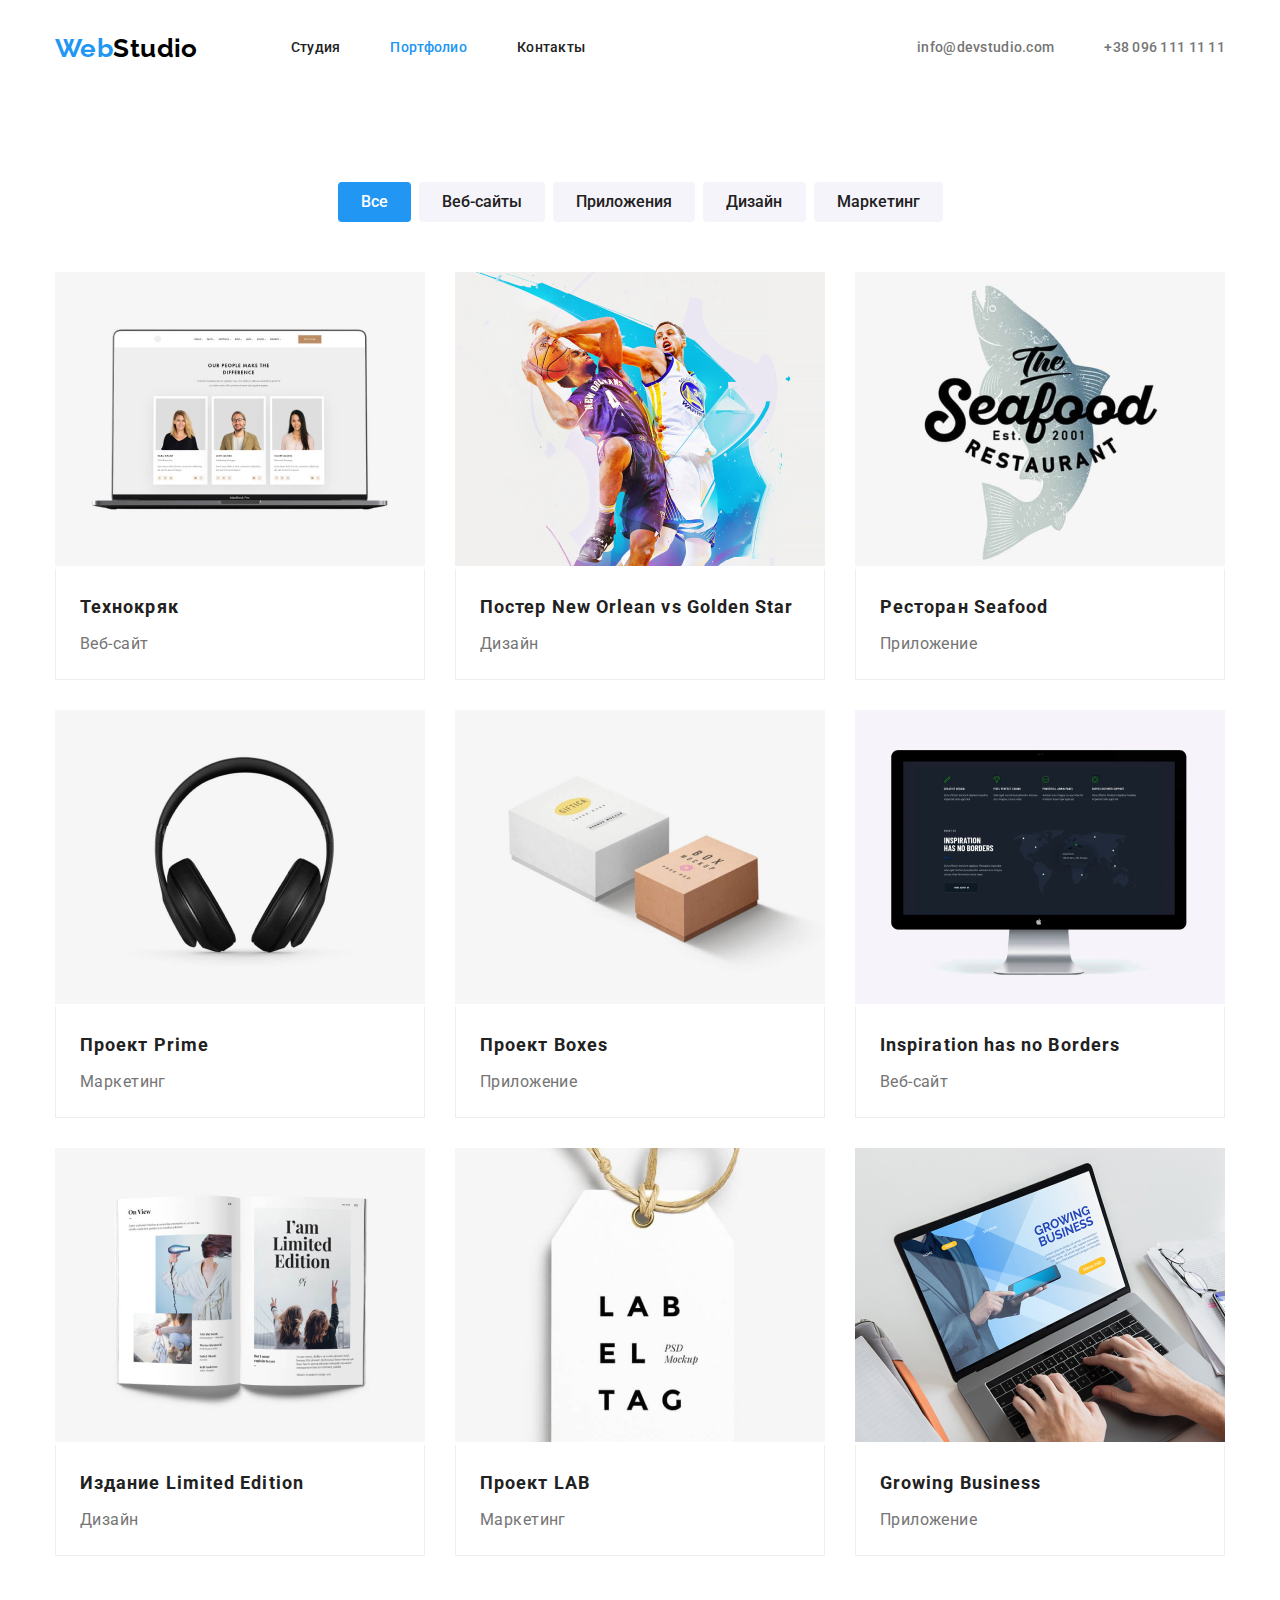
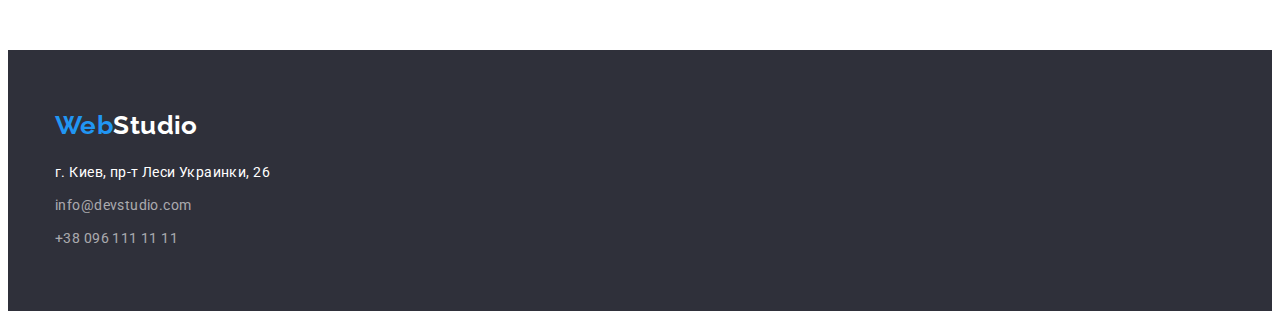
==== portfolio.html @ 8a618e7c "Створює 04" ====
<!DOCTYPE html>
<html lang="ru">
<head>
    <meta charset="UTF-8">
    <meta http-equiv="X-UA-Compatible" content="IE=edge">
    <meta name="viewport" content="width=device-width, initial-scale=1.0">
    <meta name="description" content="Работы нашей веб-студии">
    <title>Портфолио</title>
    <link rel="preconnect" href="https://fonts.googleapis.com">
    <link rel="preconnect" href="https://fonts.gstatic.com" crossorigin>
    <link href="https://fonts.googleapis.com/css2?family=Raleway:wght@700&family=Roboto:wght@400;500;700;900&display=swap"
        rel="stylesheet">
    <link rel="stylesheet" href="https://cdnjs.cloudflare.com/ajax/libs/modern-normalize/1.1.0/modern-normalize.min.css"
        integrity="sha512-wpPYUAdjBVSE4KJnH1VR1HeZfpl1ub8YT/NKx4PuQ5NmX2tKuGu6U/JRp5y+Y8XG2tV+wKQpNHVUX03MfMFn9Q=="
        crossorigin="anonymous" referrerpolicy="no-referrer" />
    <link rel="stylesheet" href="./css/styles.css">
</head>

<body>
    <!--header-->
    <header class="page-header">
        <!-- Nav -->
        <div class="container main-nav">
            <nav class="main-nav">
                <a href="./index.html" class="logo">Web<span class="accent">Studio</span></a>
                <ul class="site list">
                    <li class="nav-item"><a href="./index.html" class="nav-link">Студия</a></li>
                    <li class="nav-item"><a href="" class="nav-link current">Портфолио</a></li>
                    <li class="nav-item"><a href="" class="nav-link">Контакты</a></li>
                </ul>
            </nav>
            <ul class="contact list">
                <li class="contact-item"><a href="mailto:info@devstudio.com" class="contact-link">info@devstudio.com</a>
                </li>
                <li class="contact-item"><a href="tel:+380961111111" class="contact-link">+38 096 111 11 11</a></li>
            </ul>
        </div>
    </header>
    <!--main-->
    <main>
        <section class="section projects">
           <div class="container">
            <h1 class="visually-hidden">Hаши проекты</h1>
            <!--filter-->
            <ul class="project-filter list">
                <li class="button-item">
                    <button class="primary-button" type="button">Все</button>
                </li>
                <li class="button-item">
                    <button class="secondary-button" type="button">Веб-сайты</button>
                </li>
                <li class="button-item">
                    <button class="secondary-button" type="button">Приложения</button>
                </li>
                <li class="button-item">
                    <button class="secondary-button" type="button">Дизайн</button>
                </li>
                <li class="button-item">
                    <button class="secondary-button" type="button">Маркетинг</button>
                </li>
            </ul>
            <!--our projects-->
            <ul class="project list">
                <li class="project-item">
                    <img src="./image/project1.jpg" alt="project1" width="370" height="294">
                    <div class="project-content">
                        <h2 class="project-name">Технокряк</h2>
                        <p class="project-position">Веб-сайт</p>
                    </div>
                </li>
                <li class="project-item">
                    <img src="./image/project2.jpg" alt="project2" width="370" height="294">
                    <div class="project-content">
                        <h2 class="project-name">Постер New Orlean vs Golden Star</h2>
                        <p class="project-position">Дизайн</p>
                    </div>
                </li>
                <li class="project-item">
                    <img src="./image/project3.jpg" alt="project3" width="370" height="294">
                    <div class="project-content">
                        <h2 class="project-name">Ресторан Seafood</h2>
                        <p class="project-position">Приложение</p>
                    </div>
                </li>
                <li class="project-item">
                    <img src="./image/project4.jpg" alt="project4" width="370" height="294">
                    <div class="project-content">
                        <h2 class="project-name">Проект Prime</h2>
                        <p class="project-position">Маркетинг</p>
                    </div>
                </li>
                <li class="project-item">
                    <img src="./image/project5.jpg" alt="project5" width="370" height="294">
                    <div class="project-content">
                        <h2 class="project-name">Проект Boxes</h2>
                        <p class="project-position">Приложение</p>
                    </div>
                </li>
                <li class="project-item">
                    <img src="./image/project6.jpg" alt="project6" width="370" height="294">
                    <div class="project-content">
                        <h2 class="project-name">Inspiration has no Borders</h2>
                        <p class="project-position">Веб-сайт</p>
                    </div>
                </li>
                <li class="project-item">
                    <img src="./image/project7.jpg" alt="project7" width="370" height="294">
                    <div class="project-content">
                        <h2 class="project-name">Издание Limited Edition</h2>
                        <p class="project-position">Дизайн</p>
                    </div>
                </li>
                <li class="project-item">
                    <img src="./image/project8.jpg" alt="project8" width="370" height="294">
                    <div class="project-content">
                        <h2 class="project-name">Проект LAB</h2>
                        <p class="project-position">Маркетинг</p>
                    </div>
                </li>
                <li class="project-item">
                    <img src="./image/project9.jpg" alt="project9" width="370" height="294">
                    <div class="project-content">
                        <h2 class="project-name">Growing Business</h2>
                        <p class="project-position">Приложение</p>
                    </div>
                </li>
            </ul>
           </div>
        </section>
    </main>
    <!--footer-->
    <footer class="footer">
        <div class="container">
            <a href="./index.html" class="logo">Web<span class="accent current">Studio</span></a>
            <address class="address-info">
                <ul class="address list">
                    <li class="address-item"><a href="https://goo.gl/maps/piqngm7oDQpEDh6u6" class="address-link"
                            target="_blank" rel="noopener nofollow noreferrer">г. Киев, пр-т Леси Украинки, 26</a></li>
                    <li class="address-item"><a href="mailto:info@devstudio.com"
                            class="address-link current">info@devstudio.com</a></li>
                    <li class="address-item"><a href="tel:+380961111111" class="address-link current">+38 096 111 11 11</a>
                    </li>
                </ul>
            </address>
        </div>
    </footer>
</body>

</html>
---- css/styles.css ----
/* цвет основного текста #757575 */
/* вторичный цвет #212121*/
/* акцент #2196F3 */

/* белый #FFFFFF */
/* белый вторичный rgba(255, 255, 255, 0.6) */

/* первичный шрифт Roboto 400 500 700 900 */
/* вторичный шрифт Raleway 700*/


:root {
    --primari-text-color: #757575;
    --title-text-color: #212121;
    --accent-color: #2196F3;
    --primary-white-color: #FFFFFF;
    --secondary-white-color: rgba(255, 255, 255, 0.6);
}

body {
    background-color: var(--primary-white-color);
    color: var(--primari-text-color);

    font-family: Roboto, sans-serif;
    font-size: 14px;
    letter-spacing: 0.03em;
}

html {
    box-sizing: border-box;
}

*,
*::after,
*::before {
    box-sizing: inherit;
}

/* Утилиты */

.list {
    margin: 0;
    padding: 0;
    list-style: none;
}

.visually-hidden {
    position: absolute;
    width: 1px;
    height: 1px;
    margin: -1px;
    border: 0;
    padding: 0;
    white-space: nowrap;
    clip-path: inset(100%);
    clip: rect(0 0 0 0);
    overflow: hidden;
}

.container {
    margin-left: auto;
    margin-right: auto;
    width: 1200px;
    padding-left: 15px;
    padding-right: 15px;
    /* outline: 1px solid red;  */
}

.img {
    display: block;
    max-width: 100%;
    height: auto;
}
        


/* Header */

/* Logo */

.logo {
    color: var(--accent-color);
    font-family: Raleway, sans-serif;
    
    font-weight: 700;
    font-size: 26px;
    line-height: 1.19;
    text-decoration: none;
}

.accent {
    color: #000000;
}

.accent.current {
    color: var(--primary-white-color); 
}

/* Nav, contact */
 
.main-nav {
    display: flex;
    align-items: center;
}

.site.list {
    display: flex;   
    margin-left: 93px;
}

.contact.list {
    display: flex;
    margin-left: auto;
}


.site.list .nav-link,
.contact.list .contact-link {
    display: block;
    padding-top: 32px;
    padding-bottom: 32px;
}

.site.list .nav-item + .nav-item,
.contact.list .contact-item + .contact-item {
    margin-left: 50px;
}
/* .site.list .nav-item:not(:last-child) {
    margin-right: 50px;
} */

.nav-link,
.contact-link {
    color: var(--title-text-color);
    
    font-weight: 500;
    line-height: 1.14;
    letter-spacing: 0.02em;
    text-decoration: none;
}

.contact-link {
    color: var(--primari-text-color);
}

.nav-link:hover, 
.contact-link:hover, 
.nav-link:focus, 
.contact-link:focus  {
    color: var(--accent-color);
}

.nav-link.current {
    color: var(--accent-color);
}


/* Стили для index.html */
/* Hero */

.hero {
    padding: 200px 0;
    background-color: #2F303A;
}

.hero-title {
    margin-top: 0;
    margin-bottom: 30px;
    margin-left: auto;
    margin-right: auto;
    width: 696px;
    text-align: center;

    color: var(--primary-white-color);
   
    font-weight: 900;
    font-size: 44px;
    line-height: 1.36;
    
    letter-spacing: 0.06em;
    text-transform: uppercase;
}

.hero-button {
    margin-left: auto;
    margin-right: auto;
    border-radius: 4px;
    padding: 10px 32px;
    border: 1px solid transparent;

    background-color: var(--accent-color);
    color: var(--primary-white-color);
    font-family: inherit;
    cursor: pointer;

    font-weight: 700;
    font-size: 16px;
    line-height: 1.88;
    display: flex;
    align-items: center;
    letter-spacing: 0.06em;
}

/* Sections */

.section {
    padding-top: 94px;
    padding-bottom: 94px;
}

.section-title {
    margin-top: 0;
    margin-bottom: 50px;
    color: var(--title-text-color);

    font-weight: 700;
    font-size: 36px;
    line-height: 1.17;
    text-align: center;
}

/* Features */

.feature {
    display: flex;
}

.feature-item {
    width: calc((100% - 3 * 30px) / 4);
    margin-right: 30px;
}

.feature-item:last-child {
    margin-right: 0;
}

.feature-title {
    margin: 0;
    margin-bottom: 10px;
        
    color: var(--title-text-color);
    
    font-size: 14px;
    line-height:1.14;
    text-transform: uppercase;
}

.feature-text {
    margin-top: 0;
    margin-bottom: 0;

    font-weight: 400;
    line-height: 1.71;
}

/* Our work */

.works {
    padding-top: 0;
}

.work {
    display: flex;
    padding-top: 0;
}

.work-item {
    width: 370px;
    margin-right: 30px;
}

.work-item:nth-child(3n) {
    margin-right: 0;
}

/* Our team */

.teams {
    background-color: #F5F4FA;
}

.team {
    display: flex;

}

.team-item {
    width:calc((100% - 3 * 30px) / 4);
    margin-right: 30px;
}

.team-item:nth-child(4n) {
    margin-right: 0;
}

.card {
    background-color: var(--primary-white-color);
}

.card-content {
    box-shadow: 0px 1px 3px rgba(0, 0, 0, 0.12), 0px 1px 1px rgba(0, 0, 0, 0.14), 0px 2px 1px rgba(0, 0, 0, 0.2);
    border-radius: 0px 0px 4px 4px;
    padding-top: 30px;
    padding-bottom: 30px;
}

.team-name {
    margin-top: 0;
    margin-bottom: 10px;

    color: var(--title-text-color);

    font-weight: 500;
    font-size: 16px;
    line-height: 1.19;
    text-align: center;
}

.team-description {
    margin-top: 0;
    margin-bottom: 0;

    font-size: 16px;
    line-height: 1.19;
    text-align: center;
}

/* Стили для portfolio.html */
/* Our projects */

/* Button projects */

.project-filter {
    display: flex;
    justify-content: center;
    margin-bottom: 50px;
}

.button-item {
    margin-left: 8px;
}

.button-item:first-child {
    margin-left: 0;
}

.primary-button {
    border-radius: 4px;
    padding: 6px 22px;
    min-width: 73px;
    border: 1px solid transparent;

    background-color: var(--accent-color);
    color: var(--primary-white-color);
    font-family: inherit;
    cursor: pointer;
        
    font-weight: 500;
    font-size: 16px;
    line-height: 1.62;
    text-align: center;
}

.secondary-button {
    border-radius: 4px;
    padding: 6px 22px;
    min-width: 103px;
    border: 1px solid transparent;
    
    background-color: #F5F4FA;
    color: var(--title-text-color);
    font-family: inherit;
    cursor: pointer;
        
    font-weight: 500;
    font-size: 16px;
    line-height: 1.62;
    text-align: center;
}

.secondary-button:hover,
.secondary-button:focus {
    background-color: var(--accent-color);
    color: var(--primary-white-color);
}

/* Projects */

.project {
    display: flex;
    flex-wrap: wrap;

    background-color: var(--primary-white-color);
}

/* calc((100% - кол-во маржинов в строке * значение маржина) / кол-во элементов в строке) */
.project-item {
    width: calc((100% - 2 * 30px) / 3);
    margin-right: 30px;
    margin-bottom: 30px;
}
/* Альтернатива */
/* .project-item {
    width: 370px;
    margin-right: 30px;
    margin-bottom: 30px;
} */

.project-item:nth-child(3n) {
    margin-right: 0;
}

.project-item:nth-last-child(-n + 3) {
    margin-bottom: 0;
}

/* Альтернатива */
/* .project-item:not(:nth-child(3)) {
    margin-right: 30px;
}
или
.project-item:not(:nth-last-child(-n + 3)) {
    margin-right: 30px;
} */

.project-content {
    border: 1px solid #EEEEEE;
    border-top: transparent;
    padding: 20px 24px;
}

.project-name {
    margin-top: 0;
    margin-bottom: 4px;

    color: var(--title-text-color);
    font-size: 18px;
    line-height: 2;
    letter-spacing: 0.06em;
}

.project-position {
    margin-top: 0;
    margin-bottom: 0;

    font-size: 16px;
    line-height: 1.88;
}


/* footer */

.footer {
    padding-top: 60px;
    padding-bottom: 60px;

    background-color: #2F303A;
}

.address-info {
    margin-top: 20px;
    font-style: normal;
}

.address-item {
    margin-bottom: 9px;
}

.address-item:last-child {
    margin-bottom: 0;
}

 .address-link {
    color: var(--primary-white-color);

    line-height: 1.71;
    font-style: normal;
    text-decoration: none;
}

.address-link.current {
    color: var(--secondary-white-color);
}

.address-link.current:hover,
.address-link.current:focus {
    color: var(--accent-color);
}
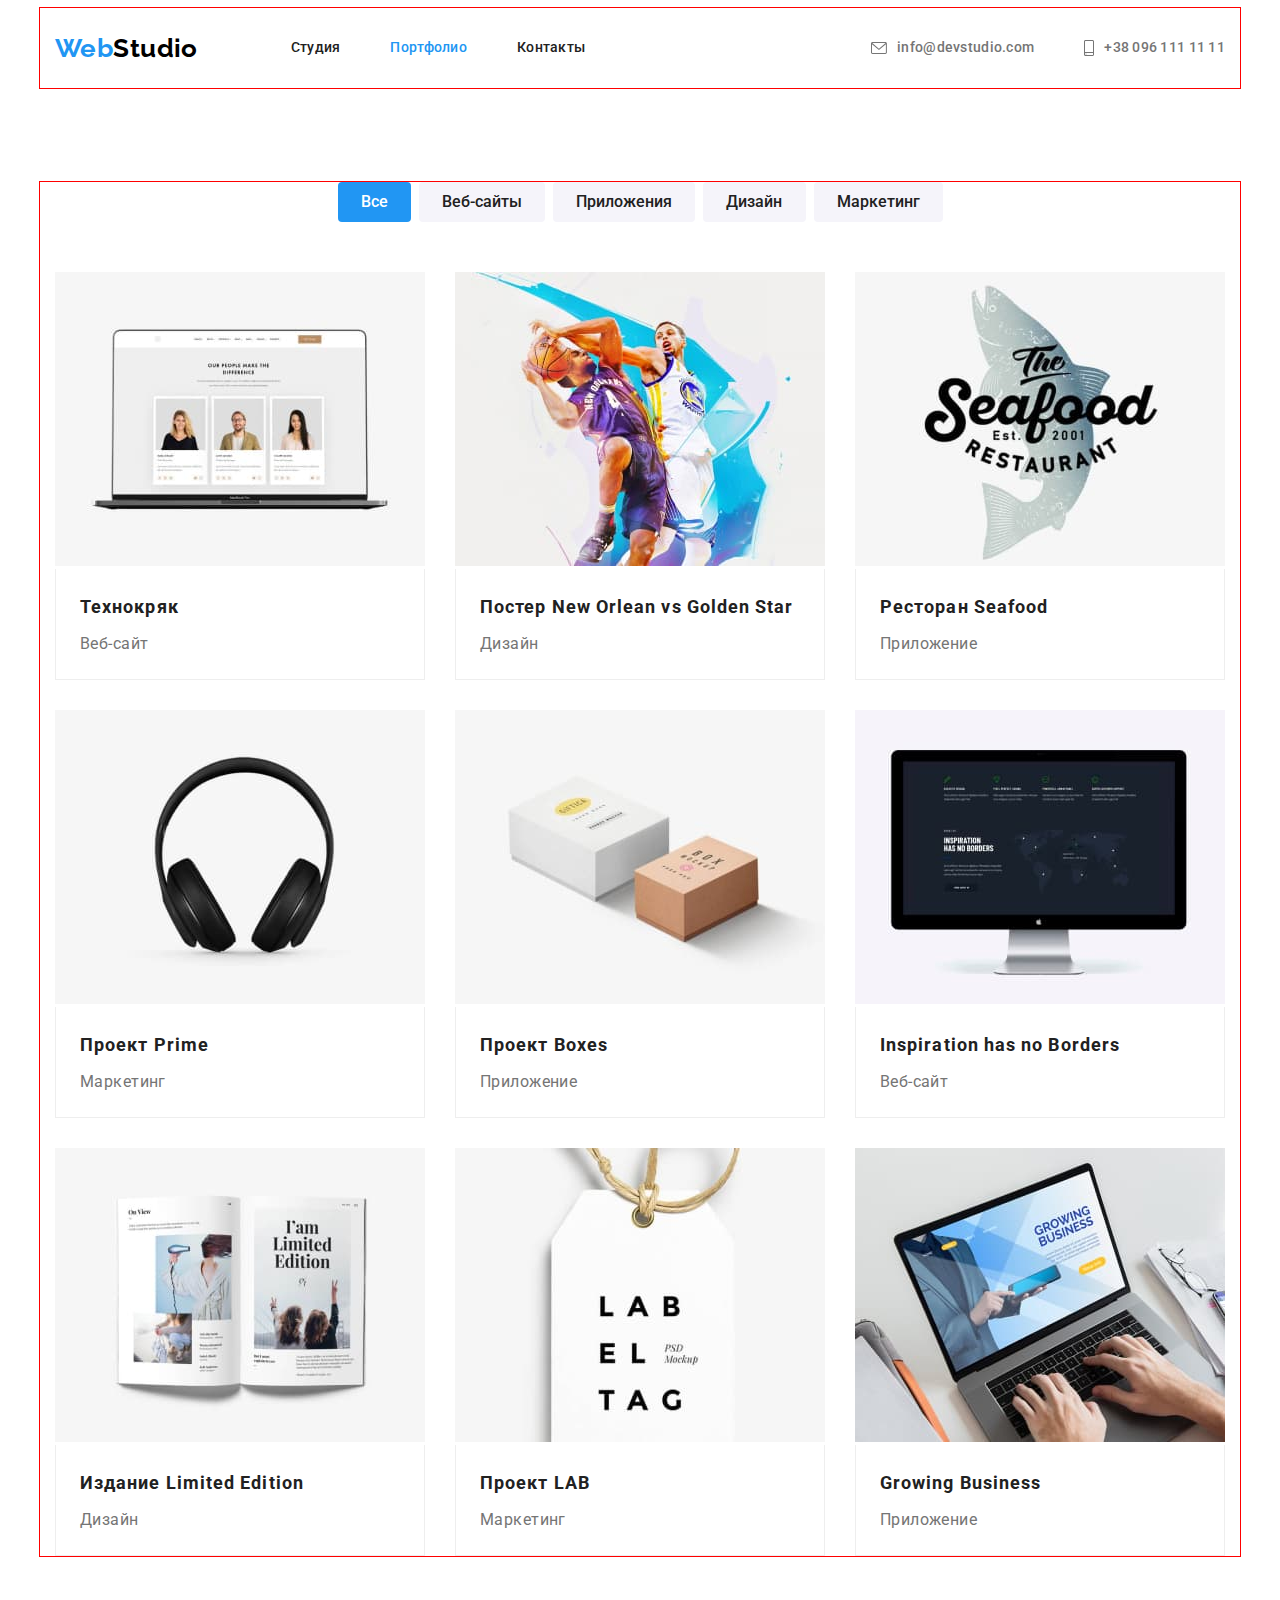
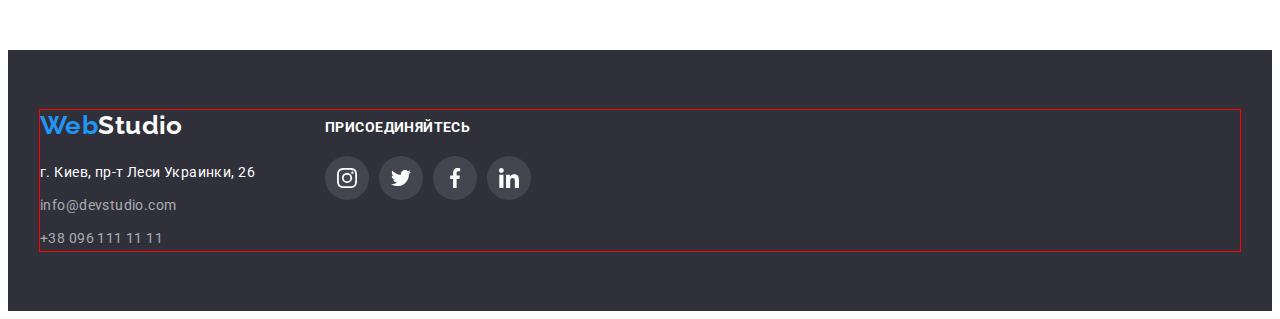
==== commit 44ca158c: "add svg icon" ====
--- a/portfolio.html
+++ b/portfolio.html
@@ -30,16 +30,25 @@
                 </ul>
             </nav>
             <ul class="contact list">
-                <li class="contact-item"><a href="mailto:info@devstudio.com" class="contact-link">info@devstudio.com</a>
+                <li class="contact-item">
+                    <svg class="icon-envelope" width="16" height="12">
+                        <use href="./image/symbol-defs.svg#envelope"></use>
+                    </svg>
+                    <a href="mailto:info@devstudio.com" class="contact-link">info@devstudio.com</a>
                 </li>
-                <li class="contact-item"><a href="tel:+380961111111" class="contact-link">+38 096 111 11 11</a></li>
+                <li class="contact-item">
+                    <svg class="icon-smartphone">
+                        <use href="./image/symbol-defs.svg#smartphone"></use>
+                    </svg>
+                    <a href="tel:+380961111111" class="contact-link">+38 096 111 11 11</a>
+                </li>
             </ul>
         </div>
     </header>
     <!--main-->
     <main>
         <section class="section projects">
-           <div class="container">
+            <div class="container">
             <h1 class="visually-hidden">Hаши проекты</h1>
             <!--filter-->
             <ul class="project-filter list">
@@ -125,23 +134,51 @@
                     </div>
                 </li>
             </ul>
-           </div>
+            </div>
         </section>
     </main>
     <!--footer-->
     <footer class="footer">
-        <div class="container">
-            <a href="./index.html" class="logo">Web<span class="accent current">Studio</span></a>
-            <address class="address-info">
-                <ul class="address list">
-                    <li class="address-item"><a href="https://goo.gl/maps/piqngm7oDQpEDh6u6" class="address-link"
-                            target="_blank" rel="noopener nofollow noreferrer">г. Киев, пр-т Леси Украинки, 26</a></li>
-                    <li class="address-item"><a href="mailto:info@devstudio.com"
-                            class="address-link current">info@devstudio.com</a></li>
-                    <li class="address-item"><a href="tel:+380961111111" class="address-link current">+38 096 111 11 11</a>
+        <div class="container footer-content">
+            <div class="address-aside">
+                <a href="./index.html" class="logo">Web<span class="accent current">Studio</span></a>
+                <address class="address-info">
+                    <ul class="address list">
+                        <li class="address-item"><a href="https://goo.gl/maps/piqngm7oDQpEDh6u6" class="address-link"
+                                target="_blank" rel="noopener nofollow noreferrer">г. Киев, пр-т Леси Украинки, 26</a></li>
+                        <li class="address-item"><a href="mailto:info@devstudio.com"
+                                class="address-link current">info@devstudio.com</a>
+                        </li>
+                        <li class="address-item"><a href="tel:+380961111111" class="address-link current">+38 096 111 11
+                                11</a></li>
+                    </ul>
+                </address>
+            </div>
+            <div class="cummon">
+                <h3 class="cummon-name">присоединяйтесь</h3>
+                <ul class="cummon-social list">
+                    <li class="cummon-social-item">
+                        <svg class="cummon-social-icon">
+                            <use href="./image/symbol-defs.svg#instagram"></use>
+                        </svg>
+                    </li>
+                    <li class="cummon-social-item">
+                        <svg class="cummon-social-icon">
+                            <use href="./image/symbol-defs.svg#twitter"></use>
+                        </svg>
+                    </li>
+                    <li class="cummon-social-item">
+                        <svg class="cummon-social-icon">
+                            <use href="./image/symbol-defs.svg#facebook"></use>
+                        </svg>
+                    </li>
+                    <li class="cummon-social-item">
+                        <svg class="cummon-social-icon">
+                            <use href="./image/symbol-defs.svg#linkedin"></use>
+                        </svg>
                     </li>
                 </ul>
-            </address>
+            </div>
         </div>
     </footer>
 </body>
--- a/css/styles.css
+++ b/css/styles.css
@@ -63,7 +63,7 @@
     width: 1200px;
     padding-left: 15px;
     padding-right: 15px;
-    /* outline: 1px solid red;  */
+    outline: 1px solid red;  
 }
 
 .img {
@@ -140,27 +140,65 @@
 }
 
 .contact-link {
+    margin-left: 10px;
     color: var(--primari-text-color);
 }
 
-.nav-link:hover, 
-.contact-link:hover, 
-.nav-link:focus, 
-.contact-link:focus  {
+.contact-item {
+    display: flex;
+    align-items: center;
+}
+
+.icon-envelope {
+    display: inline-block;
+    width: 16px;
+    height: 12px;
+    fill: currentColor;
+}
+
+.icon-smartphone {
+    display: inline-block;
+    width: 10px;
+    height: 16px;
+    fill: currentColor;
+}
+
+.nav-link:hover,
+.contact-item:hover,
+.contact-link:hover,
+.nav-link:focus,
+.contact-item:focus,
+.contact-link:focus {
     color: var(--accent-color);
-}
+} 
 
 .nav-link.current {
     color: var(--accent-color);
 }
 
-
 /* Стили для index.html */
 /* Hero */
 
 .hero {
     padding: 200px 0;
-    background-color: #2F303A;
+
+}
+
+.overlay {
+    max-width: 1600px;
+    height: 600px;
+    margin-left: auto;
+    margin-right: auto;
+    background-image: linear-gradient(rgba(47, 48, 58, 0.4)); 
+    background-image: url("../image/hero.jpg");  
+    background-color: #C4C4C4; 
+    border: 1px solid #000000;
+    box-shadow: 0px 4px 4px rgba(0, 0, 0, 0.25);
+    background-repeat: no-repeat;
+    background-position: center;
+    background-size: cover; 
+
+
 }
 
 .hero-title {
@@ -171,8 +209,7 @@
     width: 696px;
     text-align: center;
 
-    color: var(--primary-white-color);
-   
+    color: var(--primary-white-color);   
     font-weight: 900;
     font-size: 44px;
     line-height: 1.36;
@@ -234,8 +271,26 @@
     margin-right: 0;
 }
 
+.feature-group {
+    background-color: #F5F4FA;
+    border-radius: 4px;
+    width: 270px;
+    height: 120px;
+    display: flex;
+    justify-content: center;
+    align-items: center;
+    
+}
+
+.feature-icon {
+    display: inline-block;
+    width: 70px;
+    height: 70px;
+}
+
 .feature-title {
     margin: 0;
+    margin-top: 30px;
     margin-bottom: 10px;
         
     color: var(--title-text-color);
@@ -275,24 +330,6 @@
 
 /* Our team */
 
-.teams {
-    background-color: #F5F4FA;
-}
-
-.team {
-    display: flex;
-
-}
-
-.team-item {
-    width:calc((100% - 3 * 30px) / 4);
-    margin-right: 30px;
-}
-
-.team-item:nth-child(4n) {
-    margin-right: 0;
-}
-
 .card {
     background-color: var(--primary-white-color);
 }
@@ -304,6 +341,23 @@
     padding-bottom: 30px;
 }
 
+.teams {
+    background-color: #F5F4FA;
+}
+
+.team {
+    display: flex;
+}
+
+.team-item {
+    width:calc((100% - 3 * 30px) / 4);
+    margin-right: 30px;
+}
+
+.team-item:nth-child(4n) {
+    margin-right: 0;
+}
+
 .team-name {
     margin-top: 0;
     margin-bottom: 10px;
@@ -324,6 +378,77 @@
     line-height: 1.19;
     text-align: center;
 }
+
+.team-social {
+    display: flex;
+    margin-top: 16px;
+    margin-left: 32px;
+    margin-right: 32px;
+}
+
+.team-social-item {
+    display: flex;
+    align-items: center;
+    justify-content: center;
+    width: 44px;
+    height: 44px;
+    margin-right: 10px;
+    color: solid var(--primary-white-color);
+    border-radius: 50%;
+    fill: #AFB1B8;
+}
+
+.team-social-item:nth-child(4n) {
+    margin-right: 0;
+}
+
+.team-social-icon {
+    display: inline-block;
+    width: 20px;
+    height: 20px;
+}
+
+.team-social-item:hover {
+    background-color: var(--accent-color);
+    fill: var(--primary-white-color);
+}
+
+
+/* Our clients */
+
+.client {
+    display: flex;
+    margin: 0;
+    padding: 0;
+}
+
+.client-item {
+    display: flex;
+    align-items: center;
+    justify-content: center;
+    width: 170px;
+    height: 92px;
+    margin-right: 30px;
+    color: solid var(--primary-white-color);
+    fill: #AFB1B8;
+    border: 1px solid #AFB1B8
+}
+
+.client-icon {
+    display: inline-block;
+    width: 106px;
+    height: 60px;
+} 
+
+.client-item:nth-child(6n) {
+    margin-right: 0;
+} 
+
+.client-item:hover {
+    fill: var(--accent-color);
+    border: 1px solid var(--accent-color);
+}
+
 
 /* Стили для portfolio.html */
 /* Our projects */
@@ -470,7 +595,7 @@
     margin-bottom: 0;
 }
 
- .address-link {
+.address-link {
     color: var(--primary-white-color);
 
     line-height: 1.71;
@@ -487,4 +612,64 @@
     color: var(--accent-color);
 }
 
-
+/* присоединяйтесь */
+
+.cummon {
+    margin-top: 10px;
+    margin-left: 70px;
+    width: 206px;
+    height: 80px;
+}
+
+.cummon-name {
+    font-weight: 700;
+    font-size: 14px;
+    line-height: 1.14;
+    letter-spacing: 0.03em;
+    text-transform: uppercase;
+    
+    color: var(--primary-white-color);
+
+    margin-top: 0;
+    margin-bottom: 20px;
+}
+
+.footer-content {
+    display: flex;
+    margin: 0 auto;
+    padding: 0;
+}
+
+.cummon-social {
+    display: flex;
+    /* margin-top: 16px;
+    margin-left: 32px;
+    margin-right: 32px; */
+}
+
+.cummon-social-item {
+    display: flex;
+    align-items: center;
+    justify-content: center;
+    width: 44px;
+    height: 44px;
+    margin-right: 10px;
+    background-color: rgba(255, 255, 255, 0.1);
+    border-radius: 50%;
+    fill: var(--primary-white-color);
+}
+
+.cummon-social-item:nth-child(4n) {
+    margin-right: 0;
+}
+
+.cummon-social-icon {
+    display: inline-block;
+    width: 20px;
+    height: 20px;
+}
+
+.cummon-social-item:hover {
+    background-color: var(--accent-color);
+}
+
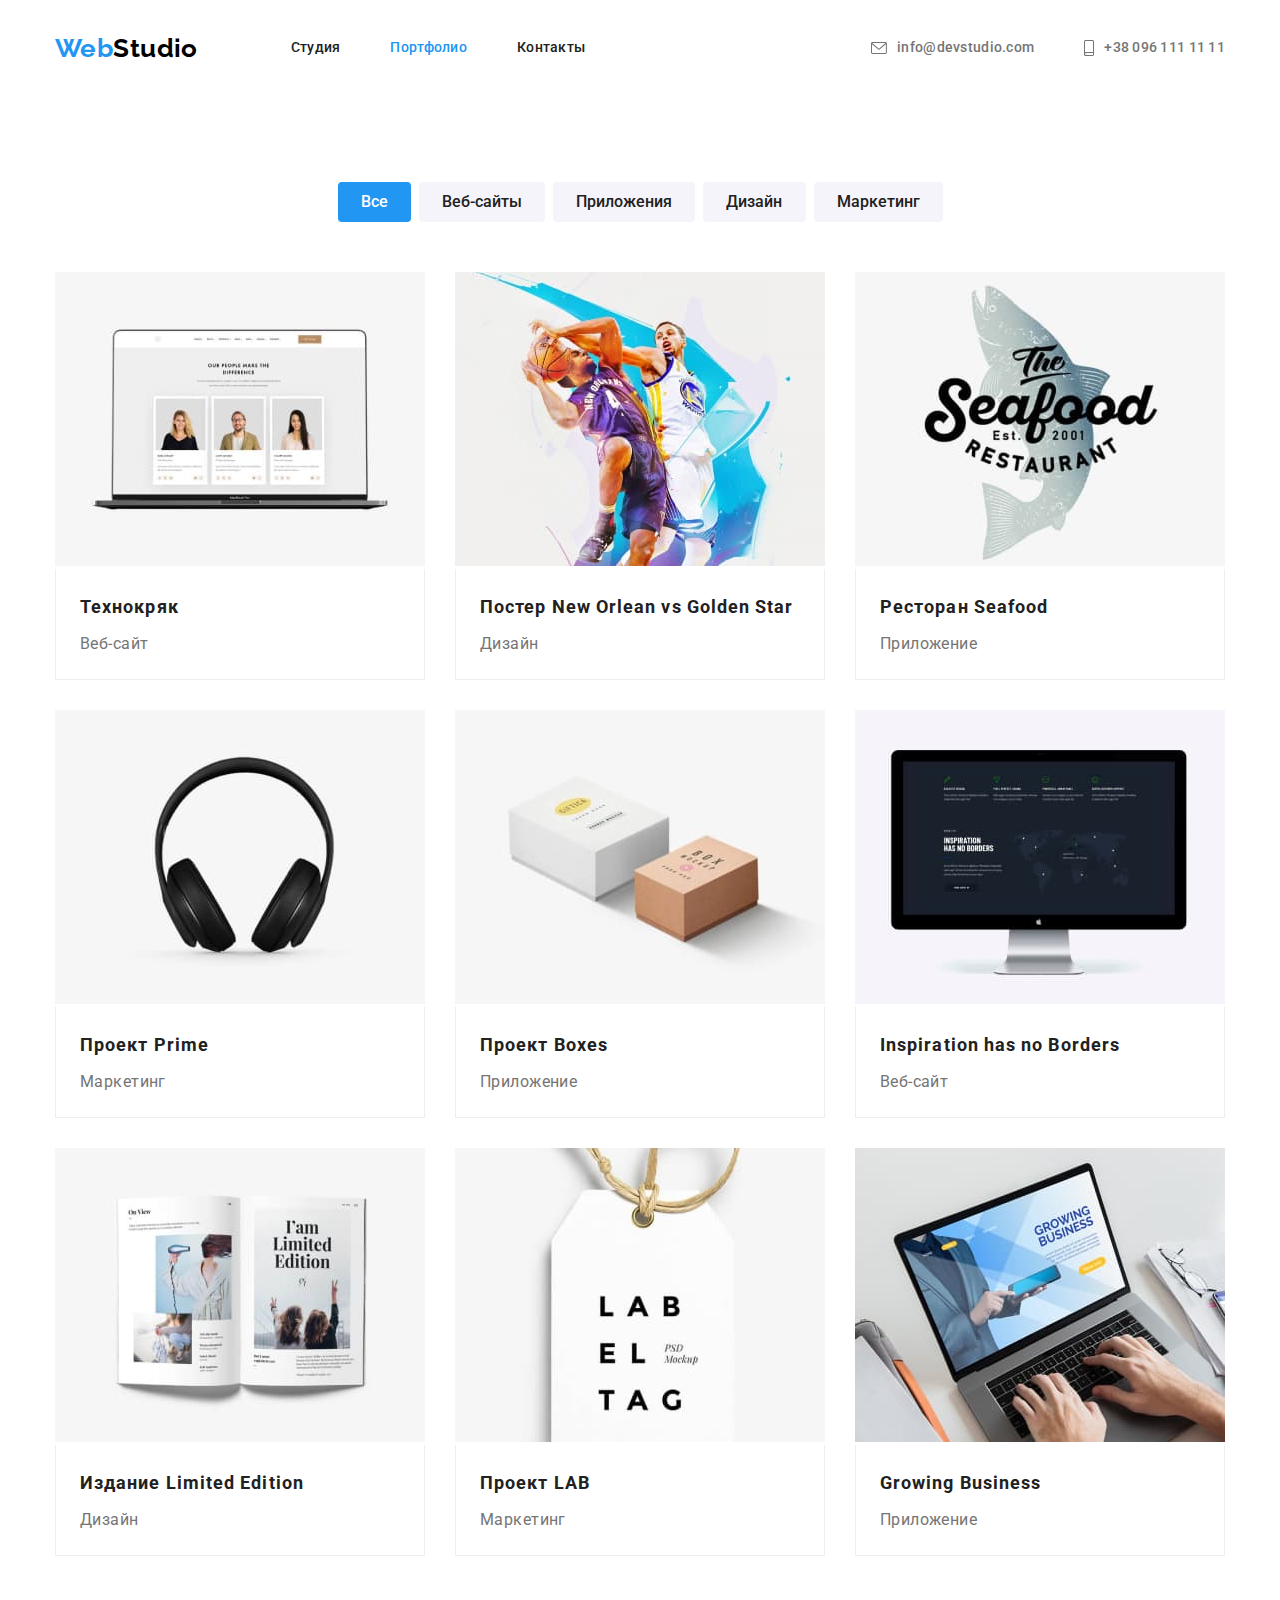
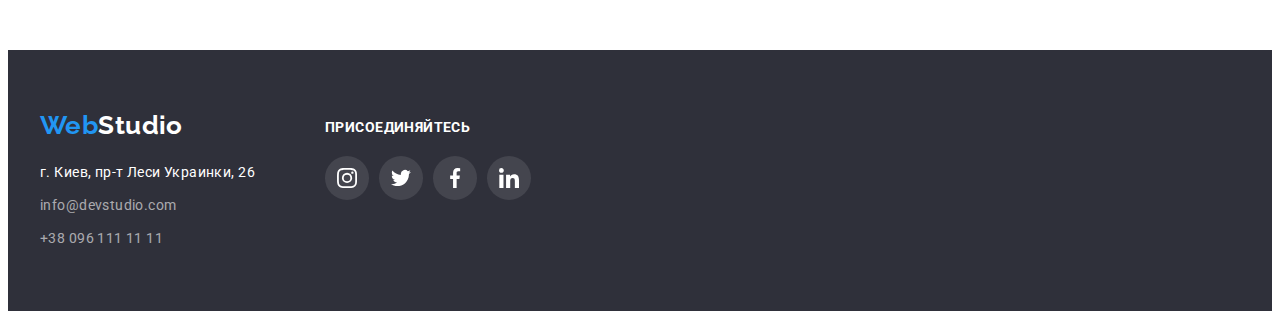
==== commit 47506ceb: "add hero overlay" ====
--- a/portfolio.html
+++ b/portfolio.html
@@ -32,13 +32,13 @@
             <ul class="contact list">
                 <li class="contact-item">
                     <svg class="icon-envelope" width="16" height="12">
-                        <use href="./image/symbol-defs.svg#envelope"></use>
+                        <use href="./image/icons.svg#envelope"></use>
                     </svg>
                     <a href="mailto:info@devstudio.com" class="contact-link">info@devstudio.com</a>
                 </li>
                 <li class="contact-item">
-                    <svg class="icon-smartphone">
-                        <use href="./image/symbol-defs.svg#smartphone"></use>
+                    <svg class="icon-smartphone" width="10" height="16">
+                        <use href="./image/icons.svg#smartphone"></use>
                     </svg>
                     <a href="tel:+380961111111" class="contact-link">+38 096 111 11 11</a>
                 </li>
@@ -158,23 +158,23 @@
                 <h3 class="cummon-name">присоединяйтесь</h3>
                 <ul class="cummon-social list">
                     <li class="cummon-social-item">
-                        <svg class="cummon-social-icon">
-                            <use href="./image/symbol-defs.svg#instagram"></use>
+                        <svg class="cummon-social-icon" width="20" height="20">
+                            <use href="./image/icons.svg#instagram"></use>
                         </svg>
                     </li>
                     <li class="cummon-social-item">
-                        <svg class="cummon-social-icon">
-                            <use href="./image/symbol-defs.svg#twitter"></use>
+                        <svg class="cummon-social-icon" width="20" height="20">
+                            <use href="./image/icons.svg#twitter"></use>
                         </svg>
                     </li>
                     <li class="cummon-social-item">
-                        <svg class="cummon-social-icon">
-                            <use href="./image/symbol-defs.svg#facebook"></use>
+                        <svg class="cummon-social-icon" width="20" height="20">
+                            <use href="./image/icons.svg#facebook"></use>
                         </svg>
                     </li>
                     <li class="cummon-social-item">
-                        <svg class="cummon-social-icon">
-                            <use href="./image/symbol-defs.svg#linkedin"></use>
+                        <svg class="cummon-social-icon" width="20" height="20">
+                            <use href="./image/icons.svg#linkedin"></use>
                         </svg>
                     </li>
                 </ul>
--- a/css/styles.css
+++ b/css/styles.css
@@ -63,7 +63,7 @@
     width: 1200px;
     padding-left: 15px;
     padding-right: 15px;
-    outline: 1px solid red;  
+    /* outline: 1px solid red;   */
 }
 
 .img {
@@ -151,15 +151,11 @@
 
 .icon-envelope {
     display: inline-block;
-    width: 16px;
-    height: 12px;
     fill: currentColor;
 }
 
 .icon-smartphone {
     display: inline-block;
-    width: 10px;
-    height: 16px;
     fill: currentColor;
 }
 
@@ -189,16 +185,12 @@
     height: 600px;
     margin-left: auto;
     margin-right: auto;
-    background-image: linear-gradient(rgba(47, 48, 58, 0.4)); 
-    background-image: url("../image/hero.jpg");  
-    background-color: #C4C4C4; 
+    background-repeat: no-repeat;
+    background-position: center;
+    background-size: cover;
+    background-image: url("../image/overlay.png"), url("../image/hero.jpg"), url("../image/bg.png");
     border: 1px solid #000000;
     box-shadow: 0px 4px 4px rgba(0, 0, 0, 0.25);
-    background-repeat: no-repeat;
-    background-position: center;
-    background-size: cover; 
-
-
 }
 
 .hero-title {
@@ -284,8 +276,6 @@
 
 .feature-icon {
     display: inline-block;
-    width: 70px;
-    height: 70px;
 }
 
 .feature-title {
@@ -404,8 +394,6 @@
 
 .team-social-icon {
     display: inline-block;
-    width: 20px;
-    height: 20px;
 }
 
 .team-social-item:hover {
@@ -436,8 +424,6 @@
 
 .client-icon {
     display: inline-block;
-    width: 106px;
-    height: 60px;
 } 
 
 .client-item:nth-child(6n) {
@@ -507,6 +493,8 @@
 .secondary-button:focus {
     background-color: var(--accent-color);
     color: var(--primary-white-color);
+    box-shadow: X0 Y4 B4 S0 
+    rgba(0, 0, 0, 0.25);
 }
 
 /* Projects */
@@ -537,6 +525,14 @@
 
 .project-item:nth-last-child(-n + 3) {
     margin-bottom: 0;
+}
+
+.project-item:hover,
+.project-item:focus {
+    box-shadow: 0px 1px 1px rgba(0, 0, 0, 0.12),
+        0px 4px 4px rgba(0, 0, 0, 0.06),
+        1px 4px 6px rgba(0, 0, 0, 0.16);
+    cursor: pointer;
 }
 
 /* Альтернатива */
@@ -665,8 +661,6 @@
 
 .cummon-social-icon {
     display: inline-block;
-    width: 20px;
-    height: 20px;
 }
 
 .cummon-social-item:hover {
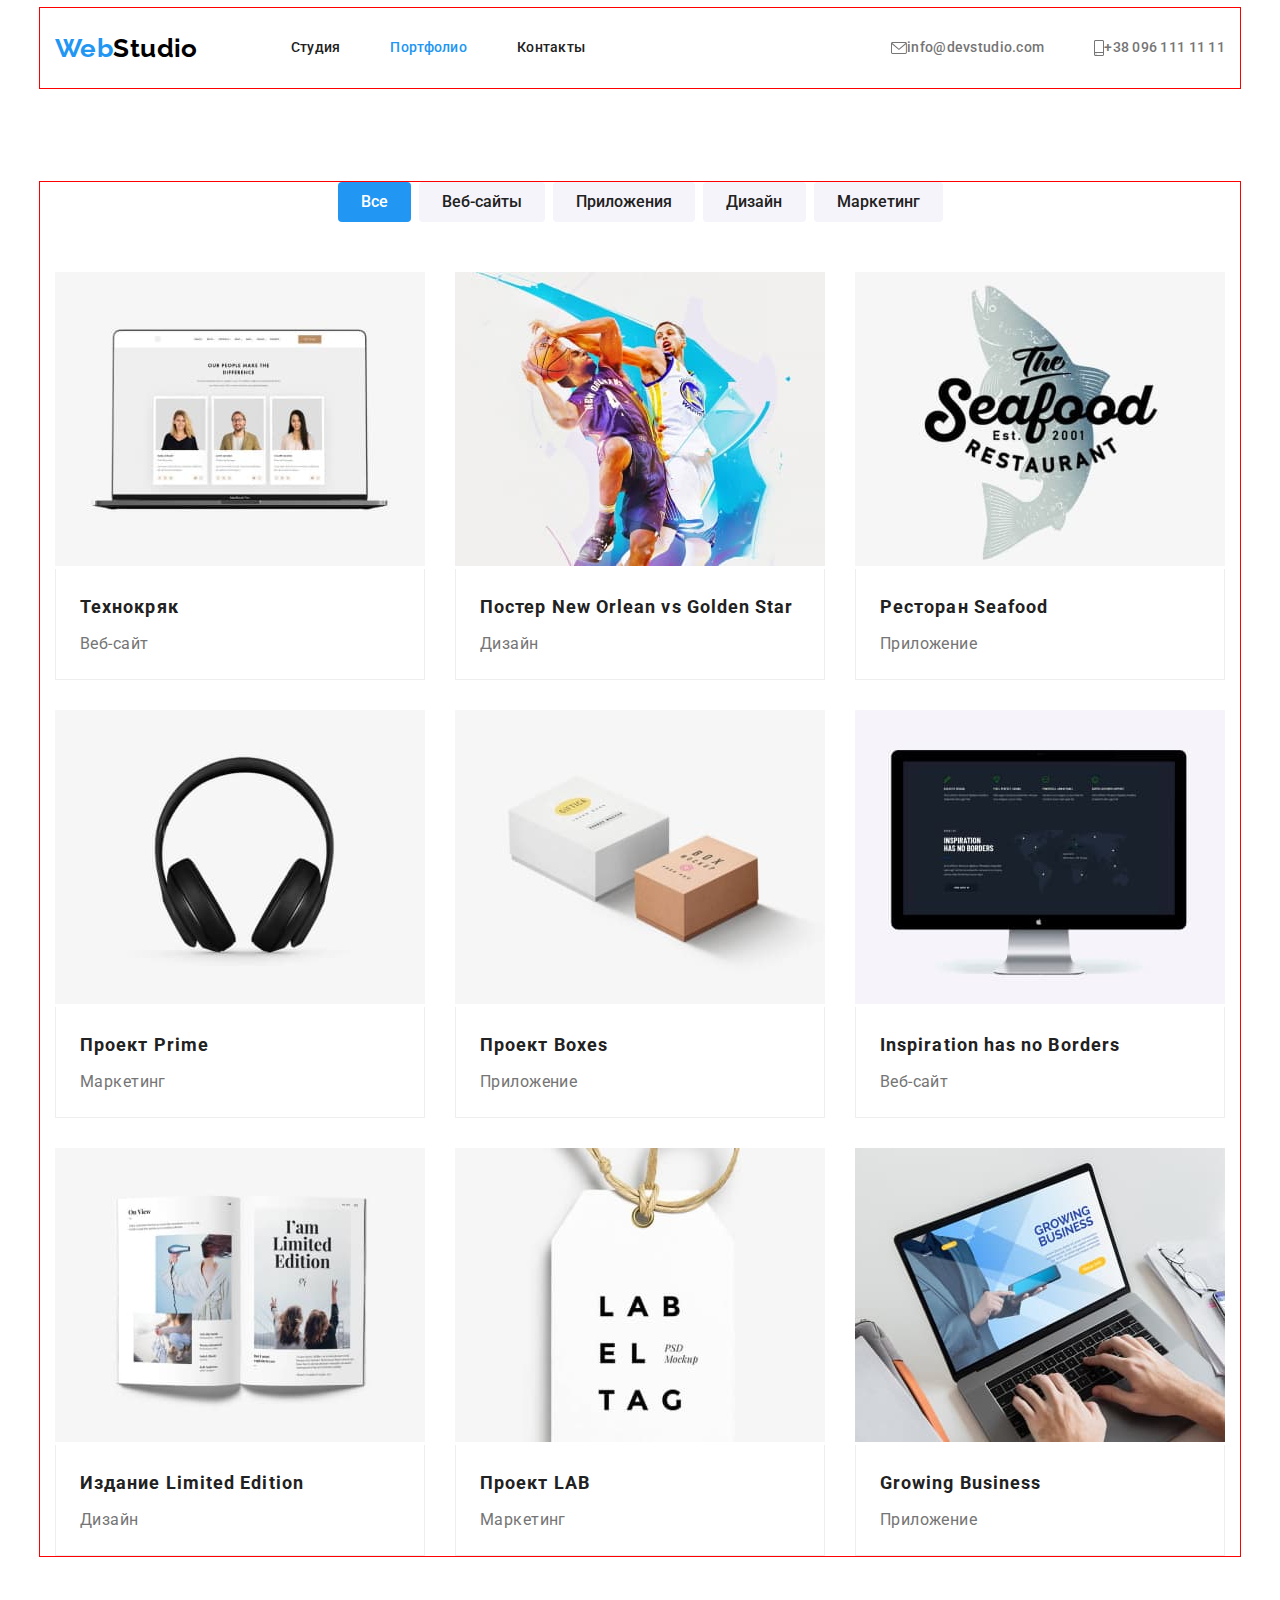
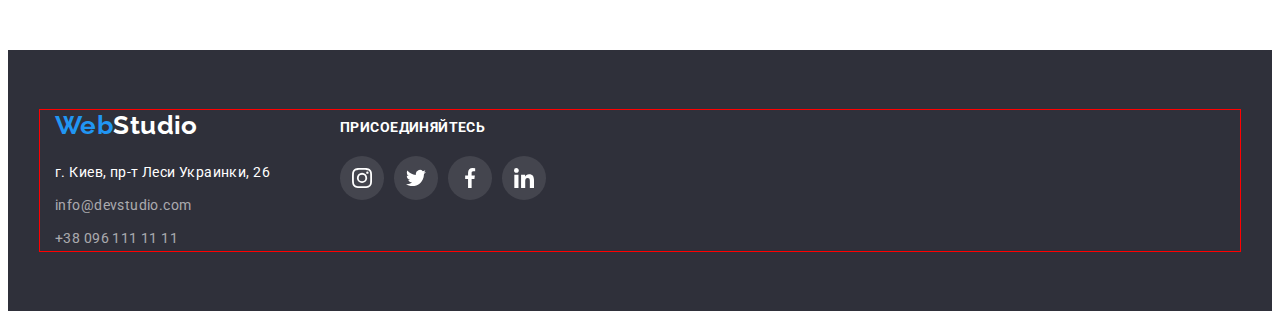
==== commit c410887f: "add a from svg" ====
--- a/portfolio.html
+++ b/portfolio.html
@@ -155,27 +155,35 @@
                 </address>
             </div>
             <div class="cummon">
-                <h3 class="cummon-name">присоединяйтесь</h3>
+                <h2 class="cummon-name">присоединяйтесь</h2>
                 <ul class="cummon-social list">
                     <li class="cummon-social-item">
-                        <svg class="cummon-social-icon" width="20" height="20">
-                            <use href="./image/icons.svg#instagram"></use>
-                        </svg>
+                        <a class="cummon-social-link" href="">
+                            <svg class="cummon-social-icon" width="20" height="20">
+                                <use href="./image/icons.svg#instagram"></use>
+                            </svg>
+                        </a>
                     </li>
                     <li class="cummon-social-item">
-                        <svg class="cummon-social-icon" width="20" height="20">
-                            <use href="./image/icons.svg#twitter"></use>
-                        </svg>
+                        <a class="cummon-social-link" href="">
+                            <svg class="cummon-social-icon" width="20" height="20">
+                                <use href="./image/icons.svg#twitter"></use>
+                            </svg>
+                        </a>
                     </li>
                     <li class="cummon-social-item">
-                        <svg class="cummon-social-icon" width="20" height="20">
-                            <use href="./image/icons.svg#facebook"></use>
-                        </svg>
+                        <a class="cummon-social-link" href="">
+                            <svg class="cummon-social-icon" width="20" height="20">
+                                <use href="./image/icons.svg#facebook"></use>
+                            </svg>
+                        </a>
                     </li>
                     <li class="cummon-social-item">
-                        <svg class="cummon-social-icon" width="20" height="20">
-                            <use href="./image/icons.svg#linkedin"></use>
-                        </svg>
+                        <a class="cummon-social-link" href="">
+                            <svg class="cummon-social-icon" width="20" height="20">
+                                <use href="./image/icons.svg#linkedin"></use>
+                            </svg>
+                        </a>
                     </li>
                 </ul>
             </div>
--- a/css/styles.css
+++ b/css/styles.css
@@ -63,15 +63,14 @@
     width: 1200px;
     padding-left: 15px;
     padding-right: 15px;
-    /* outline: 1px solid red;   */
+    outline: 1px solid red;   
 }
 
 .img {
     display: block;
     max-width: 100%;
     height: auto;
-}
-        
+}        
 
 
 /* Header */
@@ -113,6 +112,10 @@
     margin-left: auto;
 }
 
+.contact-item {
+    display: flex;
+    align-items: center;
+}
 
 .site.list .nav-link,
 .contact.list .contact-link {
@@ -129,8 +132,7 @@
     margin-right: 50px;
 } */
 
-.nav-link,
-.contact-link {
+.nav-link {
     color: var(--title-text-color);
     
     font-weight: 500;
@@ -140,13 +142,12 @@
 }
 
 .contact-link {
-    margin-left: 10px;
+    gap: 10px;
     color: var(--primari-text-color);
-}
-
-.contact-item {
-    display: flex;
-    align-items: center;
+    font-weight: 500;
+    line-height: 1.14;
+    letter-spacing: 0.02em;
+    text-decoration: none;
 }
 
 .icon-envelope {
@@ -160,10 +161,8 @@
 }
 
 .nav-link:hover,
-.contact-item:hover,
+.nav-link:focus,
 .contact-link:hover,
-.nav-link:focus,
-.contact-item:focus,
 .contact-link:focus {
     color: var(--accent-color);
 } 
@@ -377,26 +376,32 @@
 }
 
 .team-social-item {
-    display: flex;
+    margin-right: 10px;
+}
+
+.team-social-item:nth-child(4n) {
+    margin-right: 0;
+}
+
+.team-social-link {
+    display: inline-flex;
     align-items: center;
     justify-content: center;
+
     width: 44px;
     height: 44px;
-    margin-right: 10px;
-    color: solid var(--primary-white-color);
+
+    background-color: var(--primary-white-color);
     border-radius: 50%;
     fill: #AFB1B8;
 }
 
-.team-social-item:nth-child(4n) {
-    margin-right: 0;
-}
-
 .team-social-icon {
     display: inline-block;
-}
-
-.team-social-item:hover {
+    flex-shrink: 0;
+}
+
+.team-social-link:hover {
     background-color: var(--accent-color);
     fill: var(--primary-white-color);
 }
@@ -414,12 +419,15 @@
     display: flex;
     align-items: center;
     justify-content: center;
+
     width: 170px;
     height: 92px;
     margin-right: 30px;
+
     color: solid var(--primary-white-color);
     fill: #AFB1B8;
-    border: 1px solid #AFB1B8
+    border: 1px solid rgba(175, 177, 184, 1);
+    border-radius: 4px;
 }
 
 .client-icon {
@@ -493,8 +501,7 @@
 .secondary-button:focus {
     background-color: var(--accent-color);
     color: var(--primary-white-color);
-    box-shadow: X0 Y4 B4 S0 
-    rgba(0, 0, 0, 0.25);
+    box-shadow: 0px 4px 4px rgba(0, 0, 0, 0.25)
 }
 
 /* Projects */
@@ -632,8 +639,7 @@
 
 .footer-content {
     display: flex;
-    margin: 0 auto;
-    padding: 0;
+    align-items: stretch;
 }
 
 .cummon-social {
@@ -644,26 +650,31 @@
 }
 
 .cummon-social-item {
+    margin-right: 10px;
+}
+
+.cummon-social-item:nth-child(4n) {
+    margin-right: 0;
+}
+
+.cummon-social-link {
     display: flex;
     align-items: center;
     justify-content: center;
     width: 44px;
     height: 44px;
-    margin-right: 10px;
     background-color: rgba(255, 255, 255, 0.1);
     border-radius: 50%;
     fill: var(--primary-white-color);
 }
 
-.cummon-social-item:nth-child(4n) {
-    margin-right: 0;
-}
-
 .cummon-social-icon {
     display: inline-block;
-}
-
-.cummon-social-item:hover {
+    flex-shrink: 0;
+}
+
+.cummon-social-link:hover,
+.cummon-social-link:focus {
     background-color: var(--accent-color);
 }
 
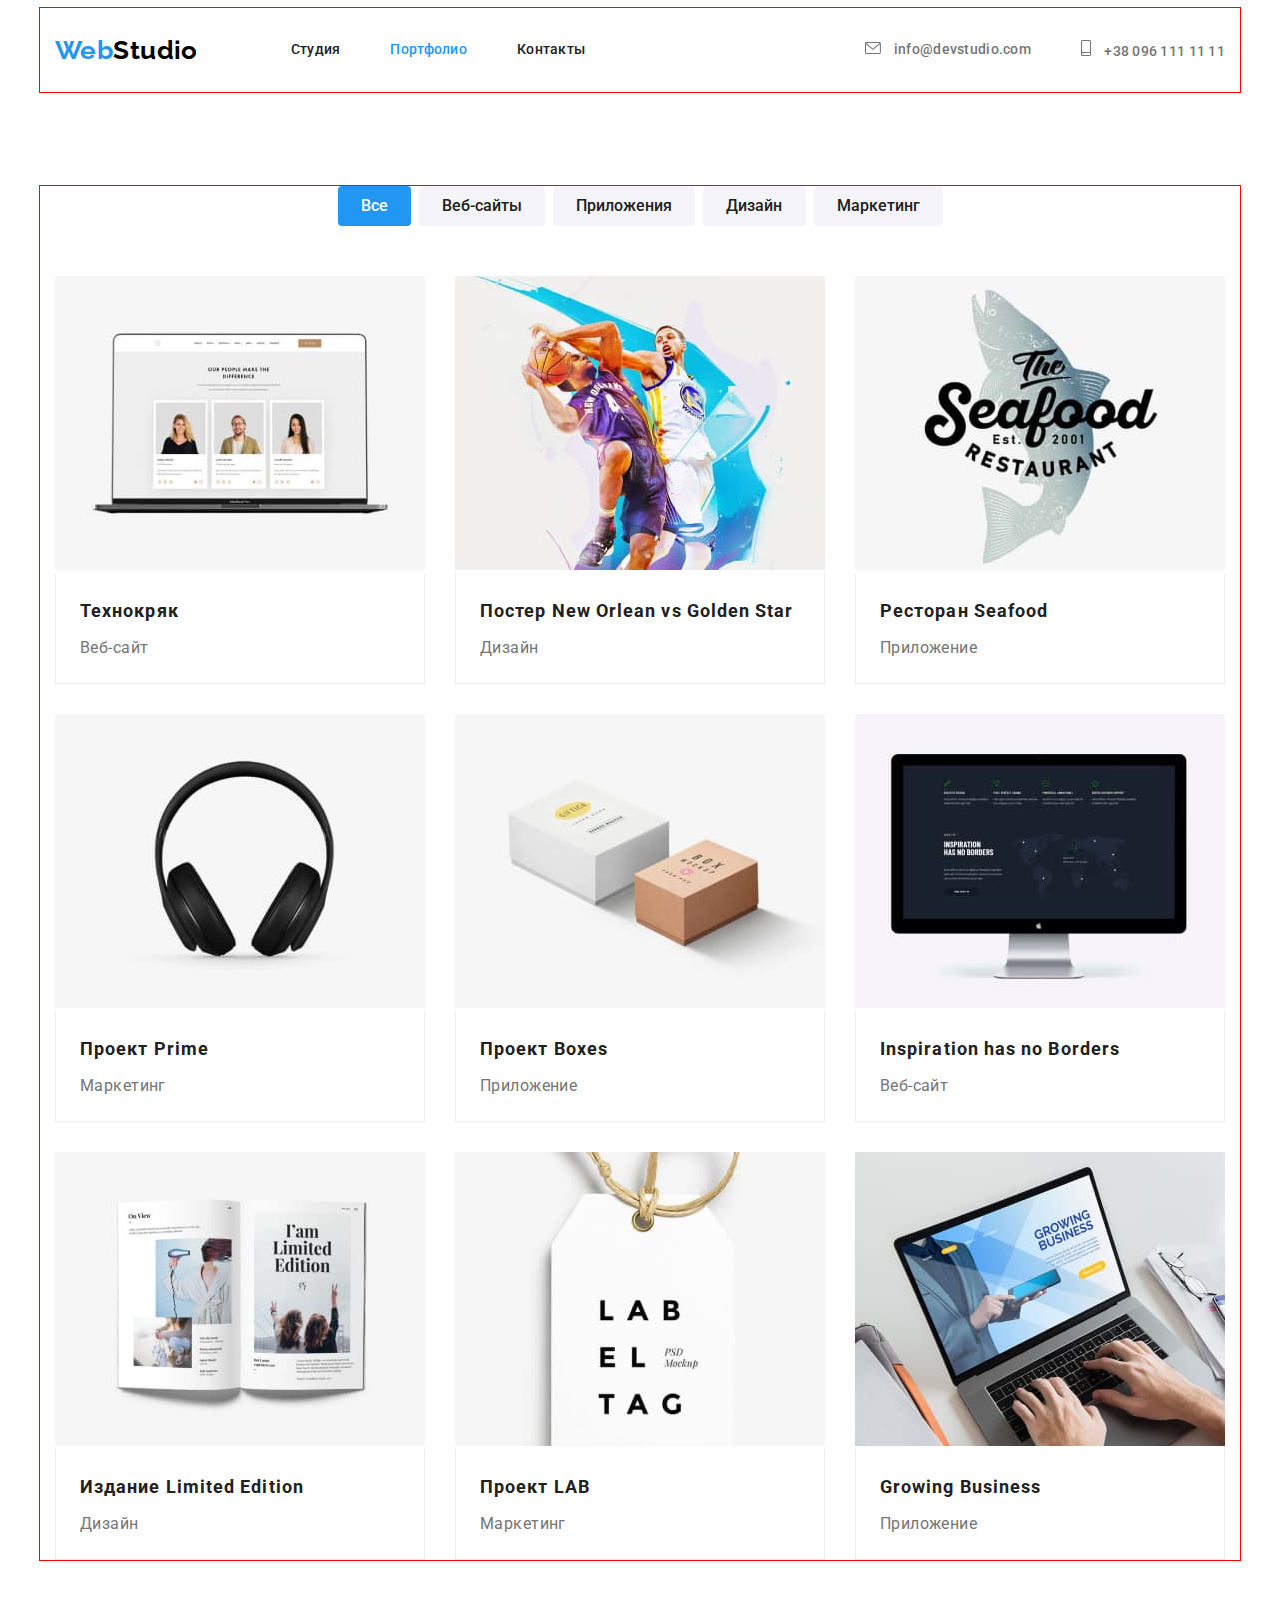
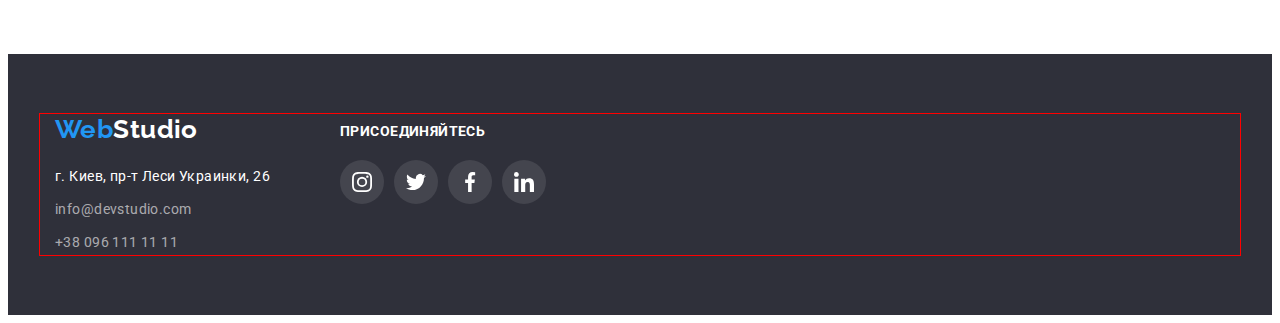
==== commit a87d9224: "add margin on envelope/smartfon,  add annten icon" ====
--- a/portfolio.html
+++ b/portfolio.html
@@ -31,16 +31,20 @@
             </nav>
             <ul class="contact list">
                 <li class="contact-item">
-                    <svg class="icon-envelope" width="16" height="12">
-                        <use href="./image/icons.svg#envelope"></use>
-                    </svg>
-                    <a href="mailto:info@devstudio.com" class="contact-link">info@devstudio.com</a>
+                    <a href="mailto:info@devstudio.com" class="contact-link">
+                        <svg class="icon-envelope" width="16" height="12">
+                            <use href="./image/icons.svg#envelope"></use>
+                        </svg>
+                        info@devstudio.com
+                    </a>
                 </li>
                 <li class="contact-item">
-                    <svg class="icon-smartphone" width="10" height="16">
-                        <use href="./image/icons.svg#smartphone"></use>
-                    </svg>
-                    <a href="tel:+380961111111" class="contact-link">+38 096 111 11 11</a>
+                    <a href="tel:+380961111111" class="contact-link">
+                        <svg class="icon-smartphone" width="10" height="16">
+                            <use href="./image/icons.svg#smartphone"></use>
+                        </svg>
+                        +38 096 111 11 11
+                    </a>
                 </li>
             </ul>
         </div>
--- a/css/styles.css
+++ b/css/styles.css
@@ -142,7 +142,6 @@
 }
 
 .contact-link {
-    gap: 10px;
     color: var(--primari-text-color);
     font-weight: 500;
     line-height: 1.14;
@@ -153,11 +152,13 @@
 .icon-envelope {
     display: inline-block;
     fill: currentColor;
+    margin-right: 10px;
 }
 
 .icon-smartphone {
     display: inline-block;
     fill: currentColor;
+    margin-right: 10px;
 }
 
 .nav-link:hover,
